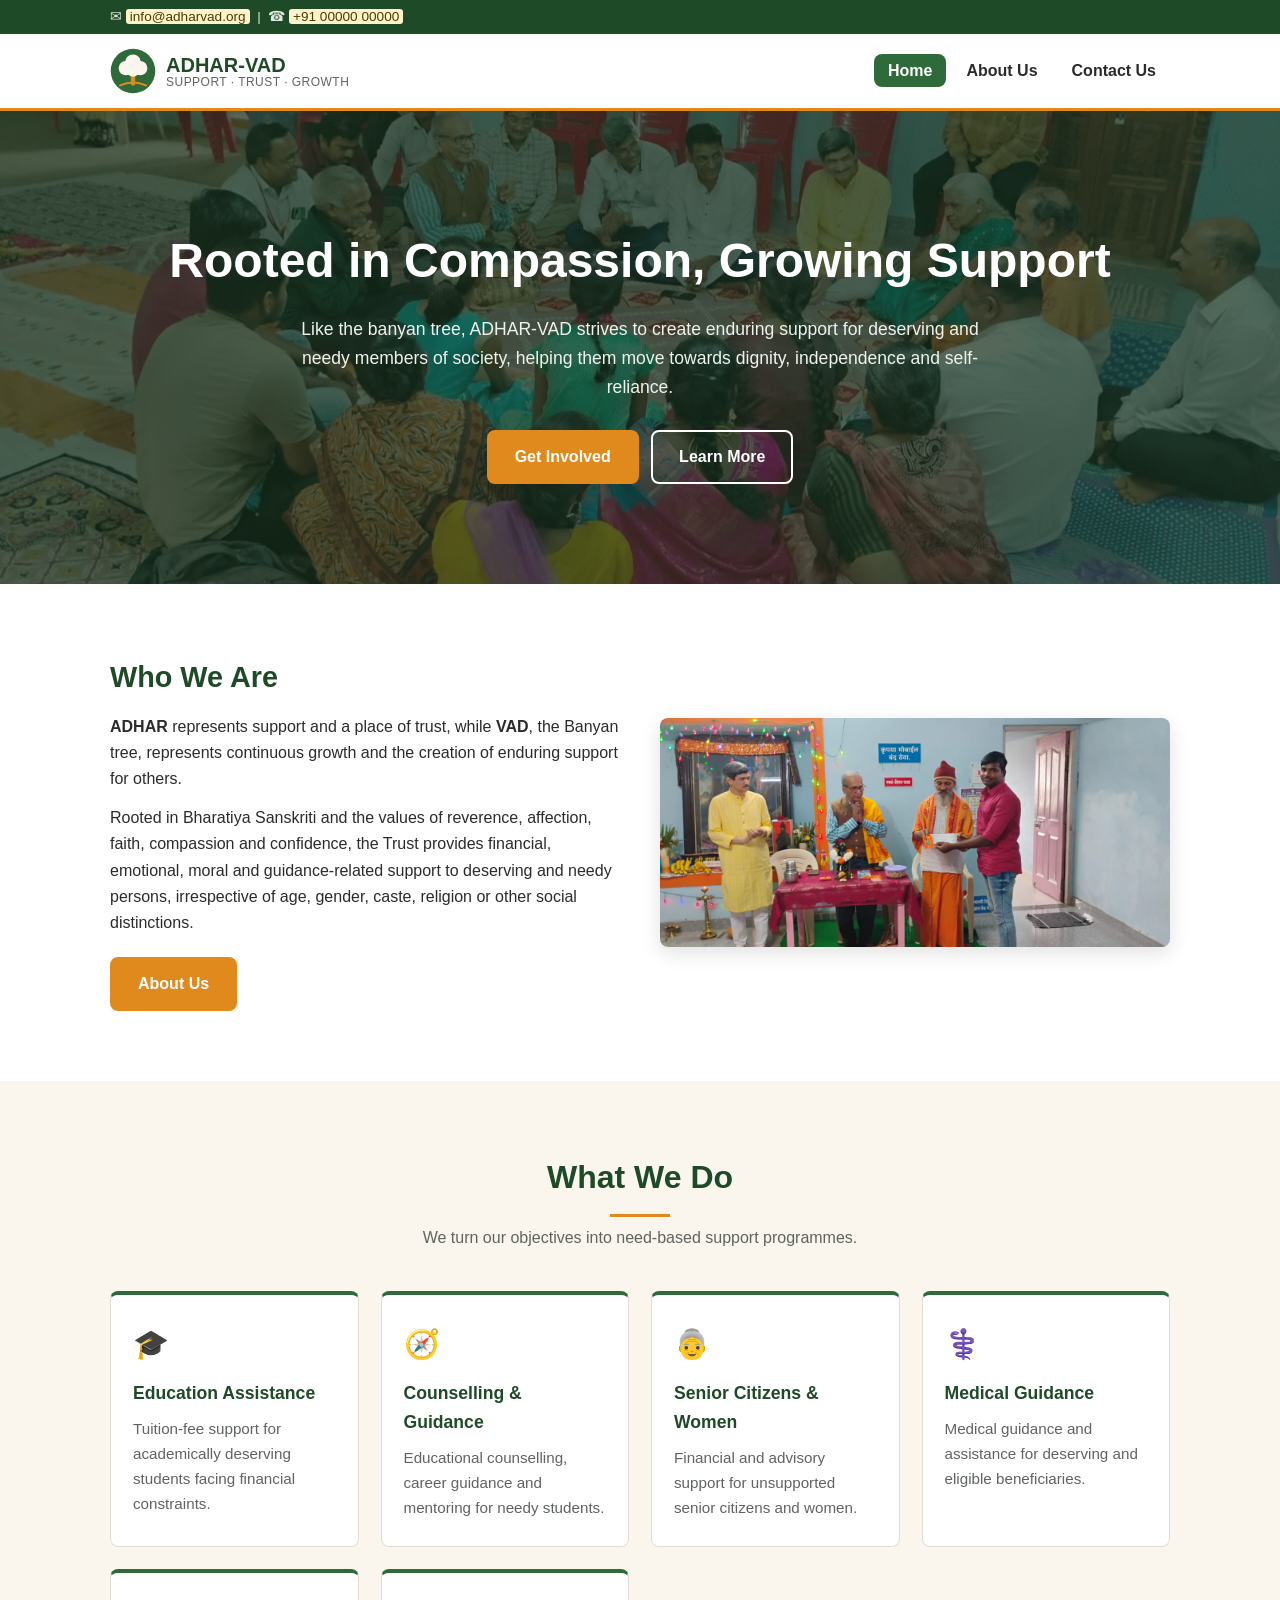
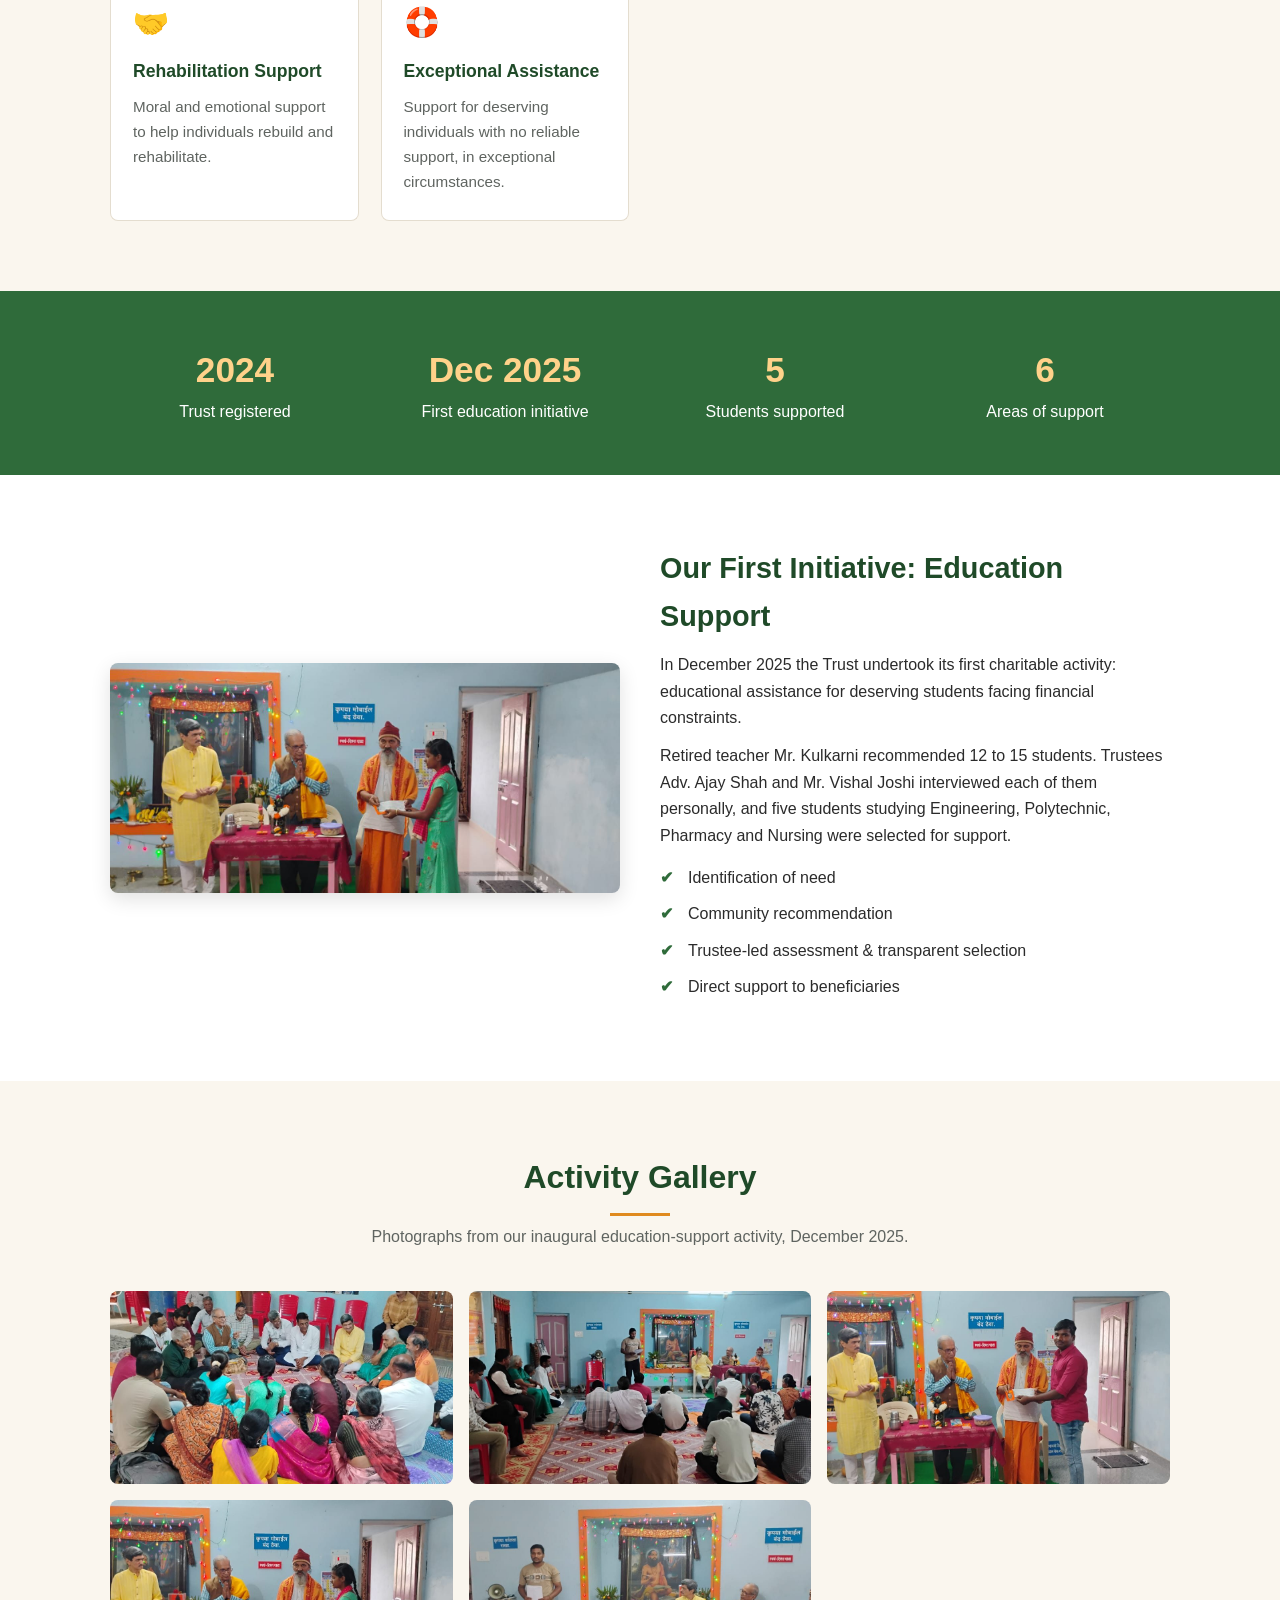
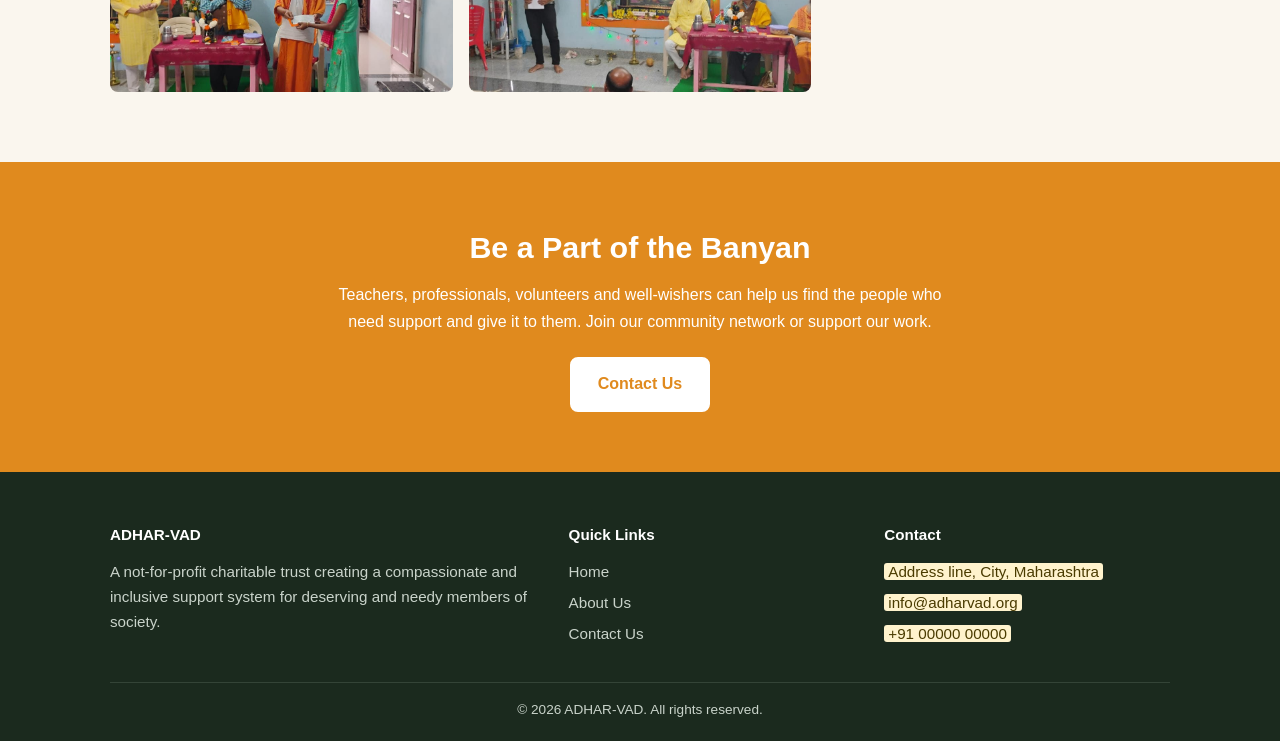
==== index.html @ f41f0282 "Create ADHAR-VAD static website: Home, About Us, Contact Us Claude-Session: https://claude.ai/code/s" ====
<!DOCTYPE html>
<html lang="en">
<head>
  <meta charset="UTF-8">
  <meta name="viewport" content="width=device-width, initial-scale=1.0">
  <title>ADHAR-VAD | Support, Dignity, Self-Reliance</title>
  <meta name="description" content="ADHAR-VAD is a not-for-profit charitable trust supporting deserving and needy students, senior citizens and women towards dignity and self-reliance.">
  <link rel="icon" type="image/svg+xml" href="images/logo.svg">
  <link rel="stylesheet" href="css/style.css">
</head>
<body>

  <div class="topbar">
    <div class="container">
      <span>✉ <span class="placeholder">info@adharvad.org</span> &nbsp;|&nbsp; ☎ <span class="placeholder">+91 00000 00000</span></span>
    </div>
  </div>

  <header class="site-header">
    <div class="nav-wrap">
      <a class="brand" href="index.html">
        <img class="brand-logo" src="images/logo.svg" alt="ADHAR-VAD logo">
        <span class="brand-name">ADHAR-VAD<small>SUPPORT · TRUST · GROWTH</small></span>
      </a>
      <nav>
        <ul>
          <li><a href="index.html" class="active">Home</a></li>
          <li><a href="about.html">About Us</a></li>
          <li><a href="contact.html">Contact Us</a></li>
        </ul>
      </nav>
    </div>
  </header>

  <!-- Hero -->
  <section class="hero">
    <div class="container">
      <h1>Rooted in Compassion, Growing Support</h1>
      <p>Like the banyan tree, ADHAR-VAD strives to create enduring support for deserving and needy members of society, helping them move towards dignity, independence and self-reliance.</p>
      <a href="contact.html" class="btn">Get Involved</a>
      <a href="about.html" class="btn btn-outline">Learn More</a>
    </div>
  </section>

  <!-- Intro -->
  <section>
    <div class="container two-col">
      <div>
        <h2>Who We Are</h2>
        <p><strong>ADHAR</strong> represents support and a place of trust, while <strong>VAD</strong>, the Banyan tree, represents continuous growth and the creation of enduring support for others.</p>
        <p>Rooted in Bharatiya Sanskriti and the values of reverence, affection, faith, compassion and confidence, the Trust provides financial, emotional, moral and guidance-related support to deserving and needy persons, irrespective of age, gender, caste, religion or other social distinctions.</p>
        <p style="margin-top:20px"><a href="about.html" class="btn">About Us</a></p>
      </div>
      <img src="images/activity-3.jpg" alt="Trustees presenting education support to a student at the December 2025 activity">
    </div>
  </section>

  <!-- What we do -->
  <section class="alt">
    <div class="container">
      <div class="section-title">
        <h2>What We Do</h2>
        <p>We turn our objectives into need-based support programmes.</p>
      </div>
      <div class="cards">
        <div class="card"><div class="icon">🎓</div><h3>Education Assistance</h3><p>Tuition-fee support for academically deserving students facing financial constraints.</p></div>
        <div class="card"><div class="icon">🧭</div><h3>Counselling &amp; Guidance</h3><p>Educational counselling, career guidance and mentoring for needy students.</p></div>
        <div class="card"><div class="icon">👵</div><h3>Senior Citizens &amp; Women</h3><p>Financial and advisory support for unsupported senior citizens and women.</p></div>
        <div class="card"><div class="icon">⚕️</div><h3>Medical Guidance</h3><p>Medical guidance and assistance for deserving and eligible beneficiaries.</p></div>
        <div class="card"><div class="icon">🤝</div><h3>Rehabilitation Support</h3><p>Moral and emotional support to help individuals rebuild and rehabilitate.</p></div>
        <div class="card"><div class="icon">🛟</div><h3>Exceptional Assistance</h3><p>Support for deserving individuals with no reliable support, in exceptional circumstances.</p></div>
      </div>
    </div>
  </section>

  <!-- Stats -->
  <div class="stats">
    <div class="container">
      <div><strong>2024</strong>Trust registered</div>
      <div><strong>Dec 2025</strong>First education initiative</div>
      <div><strong>5</strong>Students supported</div>
      <div><strong>6</strong>Areas of support</div>
    </div>
  </div>

  <!-- Inaugural activity -->
  <section>
    <div class="container two-col">
      <img src="images/activity-4.jpg" alt="Education support being handed to a student">
      <div>
        <h2>Our First Initiative: Education Support</h2>
        <p>In December 2025 the Trust undertook its first charitable activity: educational assistance for deserving students facing financial constraints.</p>
        <p>Retired teacher Mr. Kulkarni recommended 12 to 15 students. Trustees Adv. Ajay Shah and Mr. Vishal Joshi interviewed each of them personally, and five students studying Engineering, Polytechnic, Pharmacy and Nursing were selected for support.</p>
        <ul class="check" style="margin-top:16px">
          <li>Identification of need</li>
          <li>Community recommendation</li>
          <li>Trustee-led assessment &amp; transparent selection</li>
          <li>Direct support to beneficiaries</li>
        </ul>
      </div>
    </div>
  </section>

  <!-- Gallery -->
  <section class="alt">
    <div class="container">
      <div class="section-title">
        <h2>Activity Gallery</h2>
        <p>Photographs from our inaugural education-support activity, December 2025.</p>
      </div>
      <div class="gallery">
        <img src="images/activity-1.jpg" alt="Gathering of students, families and trustees" loading="lazy">
        <img src="images/activity-2.jpg" alt="Attendees seated during the programme" loading="lazy">
        <img src="images/activity-3.jpg" alt="Support being presented to a student" loading="lazy">
        <img src="images/activity-4.jpg" alt="Support being presented to a student" loading="lazy">
        <img src="images/activity-5.jpg" alt="A student addressing the gathering" loading="lazy">
      </div>
    </div>
  </section>

  <!-- CTA -->
  <section class="cta">
    <div class="container">
      <h2>Be a Part of the Banyan</h2>
      <p>Teachers, professionals, volunteers and well-wishers can help us find the people who need support and give it to them. Join our community network or support our work.</p>
      <a href="contact.html" class="btn">Contact Us</a>
    </div>
  </section>

  <footer>
    <div class="container">
      <div class="footer-grid">
        <div>
          <h4>ADHAR-VAD</h4>
          <p>A not-for-profit charitable trust creating a compassionate and inclusive support system for deserving and needy members of society.</p>
        </div>
        <div>
          <h4>Quick Links</h4>
          <ul>
            <li><a href="index.html">Home</a></li>
            <li><a href="about.html">About Us</a></li>
            <li><a href="contact.html">Contact Us</a></li>
          </ul>
        </div>
        <div>
          <h4>Contact</h4>
          <ul>
            <li><span class="placeholder">Address line, City, Maharashtra</span></li>
            <li><span class="placeholder">info@adharvad.org</span></li>
            <li><span class="placeholder">+91 00000 00000</span></li>
          </ul>
        </div>
      </div>
      <div class="copyright">© 2026 ADHAR-VAD. All rights reserved.</div>
    </div>
  </footer>

</body>
</html>
---- css/style.css ----
/* ADHAR-VAD Trust — shared stylesheet */
:root {
  --green: #2f6b3a;
  --green-dark: #1f4a28;
  --saffron: #e08a1e;
  --cream: #faf6ee;
  --text: #2b2b2b;
  --muted: #5f6460;
  --white: #ffffff;
  --border: #e4ddcf;
  --radius: 8px;
  --max: 1100px;
}

* { box-sizing: border-box; margin: 0; padding: 0; }

body {
  font-family: "Segoe UI", Roboto, "Helvetica Neue", Arial, sans-serif;
  color: var(--text);
  background: var(--white);
  line-height: 1.65;
}

img { max-width: 100%; display: block; }
a { color: var(--green); }

.container { max-width: var(--max); margin: 0 auto; padding: 0 20px; }

/* ---------- Top bar & header ---------- */
.topbar {
  background: var(--green-dark);
  color: #dfe9e0;
  font-size: 0.85rem;
  padding: 6px 0;
}
.topbar .container { display: flex; justify-content: space-between; flex-wrap: wrap; gap: 6px; }

header.site-header {
  background: var(--white);
  border-bottom: 3px solid var(--saffron);
  position: sticky;
  top: 0;
  z-index: 10;
}
.nav-wrap {
  display: flex;
  align-items: center;
  justify-content: space-between;
  padding: 14px 20px;
  max-width: var(--max);
  margin: 0 auto;
  flex-wrap: wrap;
  gap: 10px;
}
.brand { display: flex; align-items: center; gap: 10px; text-decoration: none; }
.brand-logo { width: 46px; height: 46px; flex: 0 0 46px; }
.brand-mark {
  width: 44px; height: 44px; border-radius: 50%;
  background: var(--green); color: var(--white);
  display: grid; place-items: center; font-size: 1.4rem;
}
.brand-name { font-weight: 700; font-size: 1.25rem; color: var(--green-dark); line-height: 1.1; }
.brand-name small { display: block; font-weight: 400; font-size: 0.75rem; color: var(--muted); letter-spacing: 0.04em; }

nav ul { list-style: none; display: flex; gap: 6px; flex-wrap: wrap; }
nav a {
  text-decoration: none; color: var(--text); font-weight: 600;
  padding: 8px 14px; border-radius: var(--radius);
}
nav a:hover { background: var(--cream); }
nav a.active { background: var(--green); color: var(--white); }

/* ---------- Hero ---------- */
.hero {
  position: relative;
  color: var(--white);
  background: linear-gradient(rgba(20, 45, 25, 0.72), rgba(20, 45, 25, 0.72)),
              url("../images/activity-1.jpg") center/cover no-repeat;
  padding: 110px 0 100px;
  text-align: center;
}
.hero h1 { font-size: clamp(2rem, 5vw, 3rem); margin-bottom: 14px; }
.hero p { max-width: 720px; margin: 0 auto 28px; font-size: 1.1rem; color: #eef3ee; }

.page-banner {
  background: linear-gradient(rgba(20, 45, 25, 0.78), rgba(20, 45, 25, 0.78)),
              url("../images/activity-2.jpg") center/cover no-repeat;
  color: var(--white);
  text-align: center;
  padding: 70px 0;
}
.page-banner h1 { font-size: clamp(1.8rem, 4vw, 2.5rem); }
.page-banner p { color: #e2ebe3; margin-top: 6px; }

.btn {
  display: inline-block; text-decoration: none; font-weight: 600;
  padding: 12px 26px; border-radius: var(--radius);
  background: var(--saffron); color: var(--white); border: 2px solid var(--saffron);
  cursor: pointer; font-size: 1rem;
}
.btn:hover { background: #c7760f; border-color: #c7760f; }
.btn-outline { background: transparent; border-color: var(--white); margin-left: 8px; }
.btn-outline:hover { background: var(--white); color: var(--green-dark); border-color: var(--white); }

/* ---------- Sections ---------- */
section { padding: 70px 0; }
section.alt { background: var(--cream); }
.section-title { text-align: center; margin-bottom: 40px; }
.section-title h2 { font-size: 2rem; color: var(--green-dark); }
.section-title p { color: var(--muted); max-width: 680px; margin: 8px auto 0; }
.section-title h2::after {
  content: ""; display: block; width: 60px; height: 3px;
  background: var(--saffron); margin: 10px auto 0;
}

.two-col { display: grid; grid-template-columns: 1fr 1fr; gap: 40px; align-items: center; }
.two-col img { border-radius: var(--radius); box-shadow: 0 6px 20px rgba(0,0,0,0.12); }
.two-col h2 { color: var(--green-dark); margin-bottom: 12px; font-size: 1.8rem; }
.two-col p + p { margin-top: 12px; }

.cards { display: grid; grid-template-columns: repeat(auto-fit, minmax(240px, 1fr)); gap: 22px; }
.card {
  background: var(--white); border: 1px solid var(--border); border-radius: var(--radius);
  padding: 26px 22px; border-top: 4px solid var(--green);
}
.card .icon { font-size: 1.8rem; margin-bottom: 10px; }
.card h3 { color: var(--green-dark); margin-bottom: 8px; font-size: 1.1rem; }
.card p { color: var(--muted); font-size: 0.95rem; }

.stats { background: var(--green); color: var(--white); padding: 50px 0; }
.stats .container { display: grid; grid-template-columns: repeat(auto-fit, minmax(180px, 1fr)); gap: 20px; text-align: center; }
.stats strong { display: block; font-size: 2.2rem; color: #ffd28a; }

.gallery { display: grid; grid-template-columns: repeat(auto-fit, minmax(300px, 1fr)); gap: 16px; }
.gallery img { border-radius: var(--radius); aspect-ratio: 16 / 9; object-fit: cover; width: 100%; }

.cta { background: var(--saffron); color: var(--white); text-align: center; padding: 60px 0; }
.cta h2 { font-size: 1.9rem; margin-bottom: 10px; }
.cta p { max-width: 640px; margin: 0 auto 22px; }
.cta .btn { background: var(--white); color: var(--saffron); border-color: var(--white); }

ul.check { list-style: none; }
ul.check li { padding-left: 28px; position: relative; margin-bottom: 10px; }
ul.check li::before { content: "✔"; position: absolute; left: 0; color: var(--green); font-weight: 700; }

.timeline { border-left: 3px solid var(--saffron); padding-left: 26px; max-width: 760px; margin: 0 auto; }
.timeline .item { position: relative; margin-bottom: 30px; }
.timeline .item::before {
  content: ""; position: absolute; left: -35px; top: 6px;
  width: 14px; height: 14px; border-radius: 50%; background: var(--green); border: 3px solid var(--white);
}
.timeline h3 { color: var(--green-dark); }
.timeline .year { color: var(--saffron); font-weight: 700; font-size: 0.9rem; }

.people { display: grid; grid-template-columns: repeat(auto-fit, minmax(220px, 1fr)); gap: 22px; }
.person { text-align: center; background: var(--white); border: 1px solid var(--border); border-radius: var(--radius); padding: 26px 18px; }
.avatar {
  width: 80px; height: 80px; border-radius: 50%; margin: 0 auto 12px;
  background: var(--cream); color: var(--green); display: grid; place-items: center;
  font-size: 1.6rem; font-weight: 700; border: 2px solid var(--green);
}
.person h3 { color: var(--green-dark); font-size: 1.05rem; }
.person p { color: var(--muted); font-size: 0.9rem; }

/* ---------- Contact ---------- */
.contact-grid { display: grid; grid-template-columns: 1fr 1.3fr; gap: 40px; }
.info-item { display: flex; gap: 14px; margin-bottom: 22px; }
.info-item .icon {
  flex: 0 0 44px; height: 44px; border-radius: 50%;
  background: var(--green); color: var(--white); display: grid; place-items: center; font-size: 1.1rem;
}
.info-item h3 { font-size: 1rem; color: var(--green-dark); }
.info-item p { color: var(--muted); }

form.contact-form { background: var(--cream); padding: 30px; border-radius: var(--radius); border: 1px solid var(--border); }
.form-row { display: grid; grid-template-columns: 1fr 1fr; gap: 14px; }
form label { display: block; font-weight: 600; font-size: 0.9rem; margin-bottom: 4px; }
form input, form select, form textarea {
  width: 100%; padding: 10px 12px; border: 1px solid #cfc7b6; border-radius: 6px;
  font: inherit; margin-bottom: 14px; background: var(--white);
}
form input:focus, form select:focus, form textarea:focus { outline: 2px solid var(--green); border-color: var(--green); }

.note { font-size: 0.85rem; color: var(--muted); }
/* Highlights details still to be filled in — remove the class once real values are added */
.placeholder { background: #fff3cd; color: #4a3b00; padding: 0 4px; border-radius: 3px; }

/* ---------- Footer ---------- */
footer { background: #1b2a1e; color: #c9d3ca; padding: 50px 0 20px; font-size: 0.95rem; }
.footer-grid { display: grid; grid-template-columns: 1.5fr 1fr 1fr; gap: 30px; }
footer h4 { color: var(--white); margin-bottom: 12px; }
footer ul { list-style: none; }
footer li { margin-bottom: 6px; }
footer a { color: #c9d3ca; text-decoration: none; }
footer a:hover { color: #ffd28a; }
.copyright { border-top: 1px solid #344437; margin-top: 30px; padding-top: 16px; text-align: center; font-size: 0.85rem; }

/* ---------- Responsive ---------- */
@media (max-width: 800px) {
  .two-col, .contact-grid, .footer-grid { grid-template-columns: 1fr; }
  .form-row { grid-template-columns: 1fr; }
  .nav-wrap { justify-content: center; }
  .hero { padding: 80px 0 70px; }
  .btn-outline { margin: 10px 0 0; }
  section { padding: 50px 0; }
}
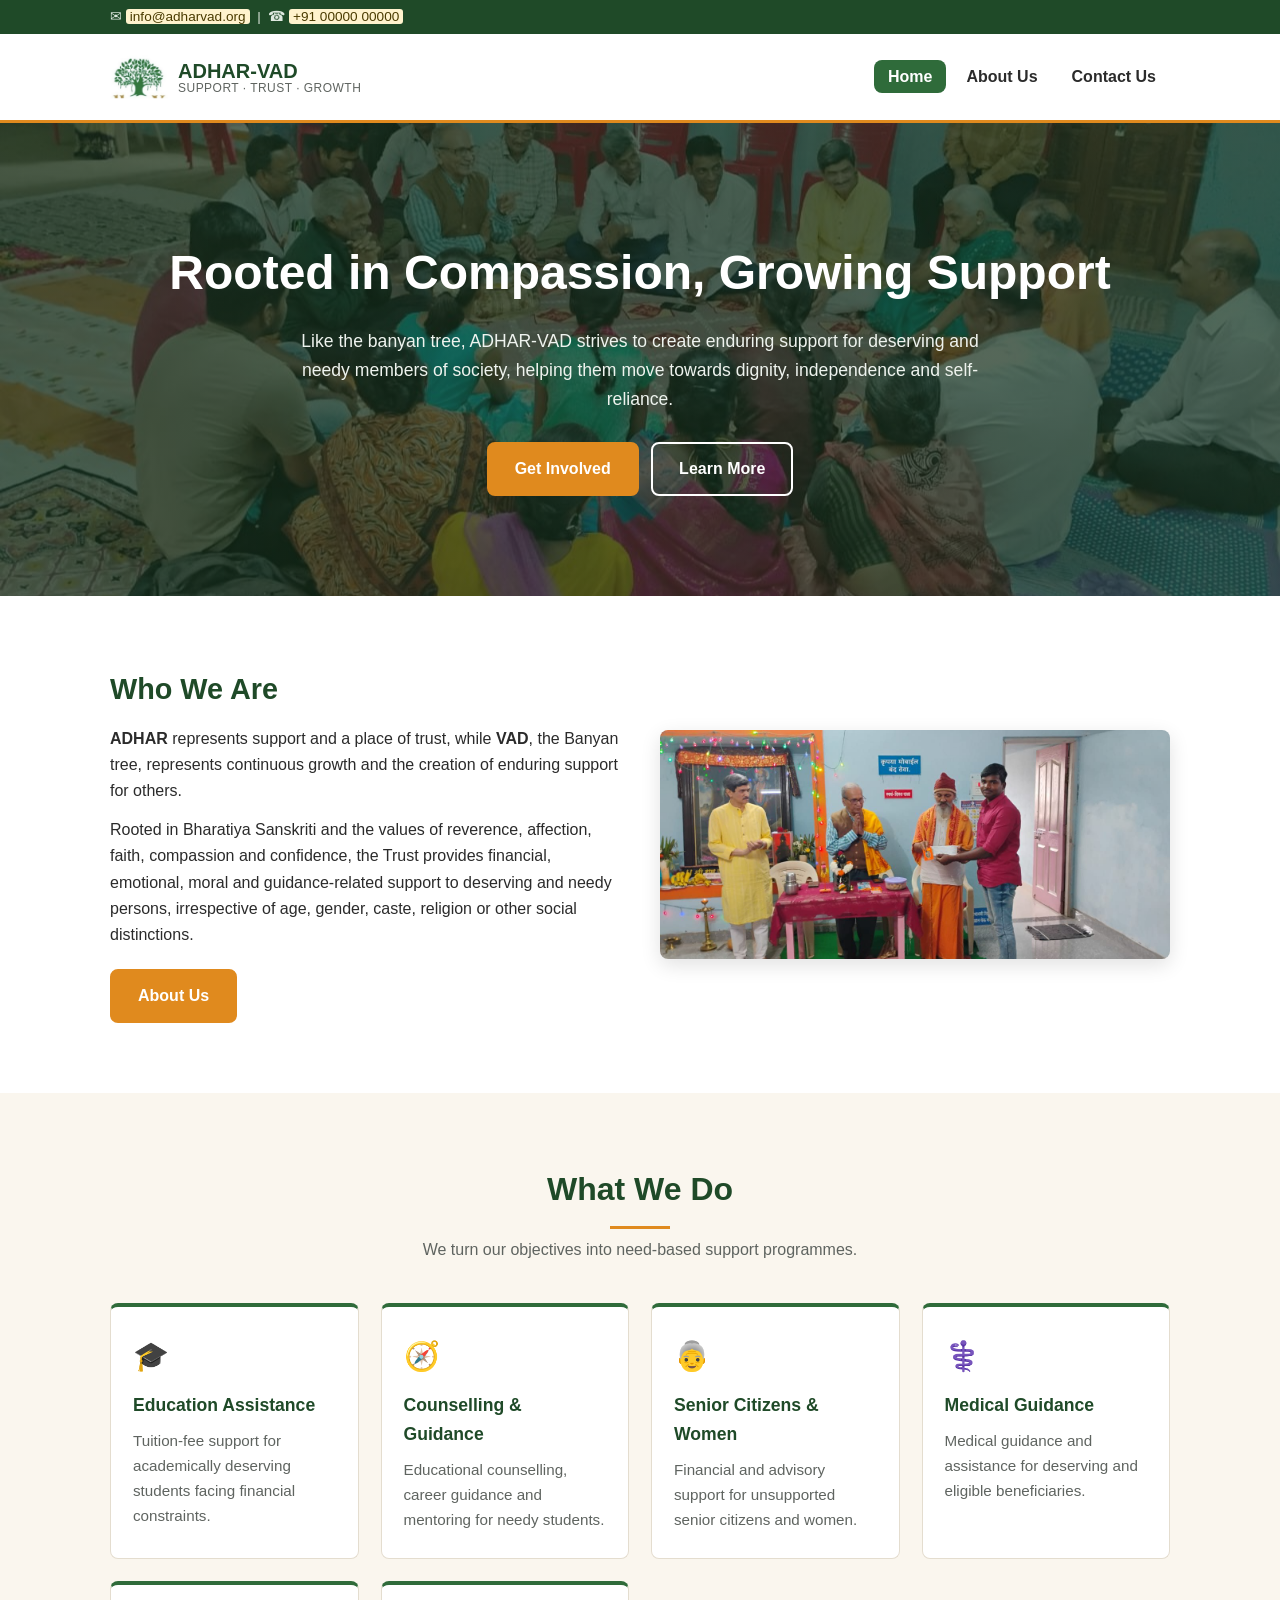
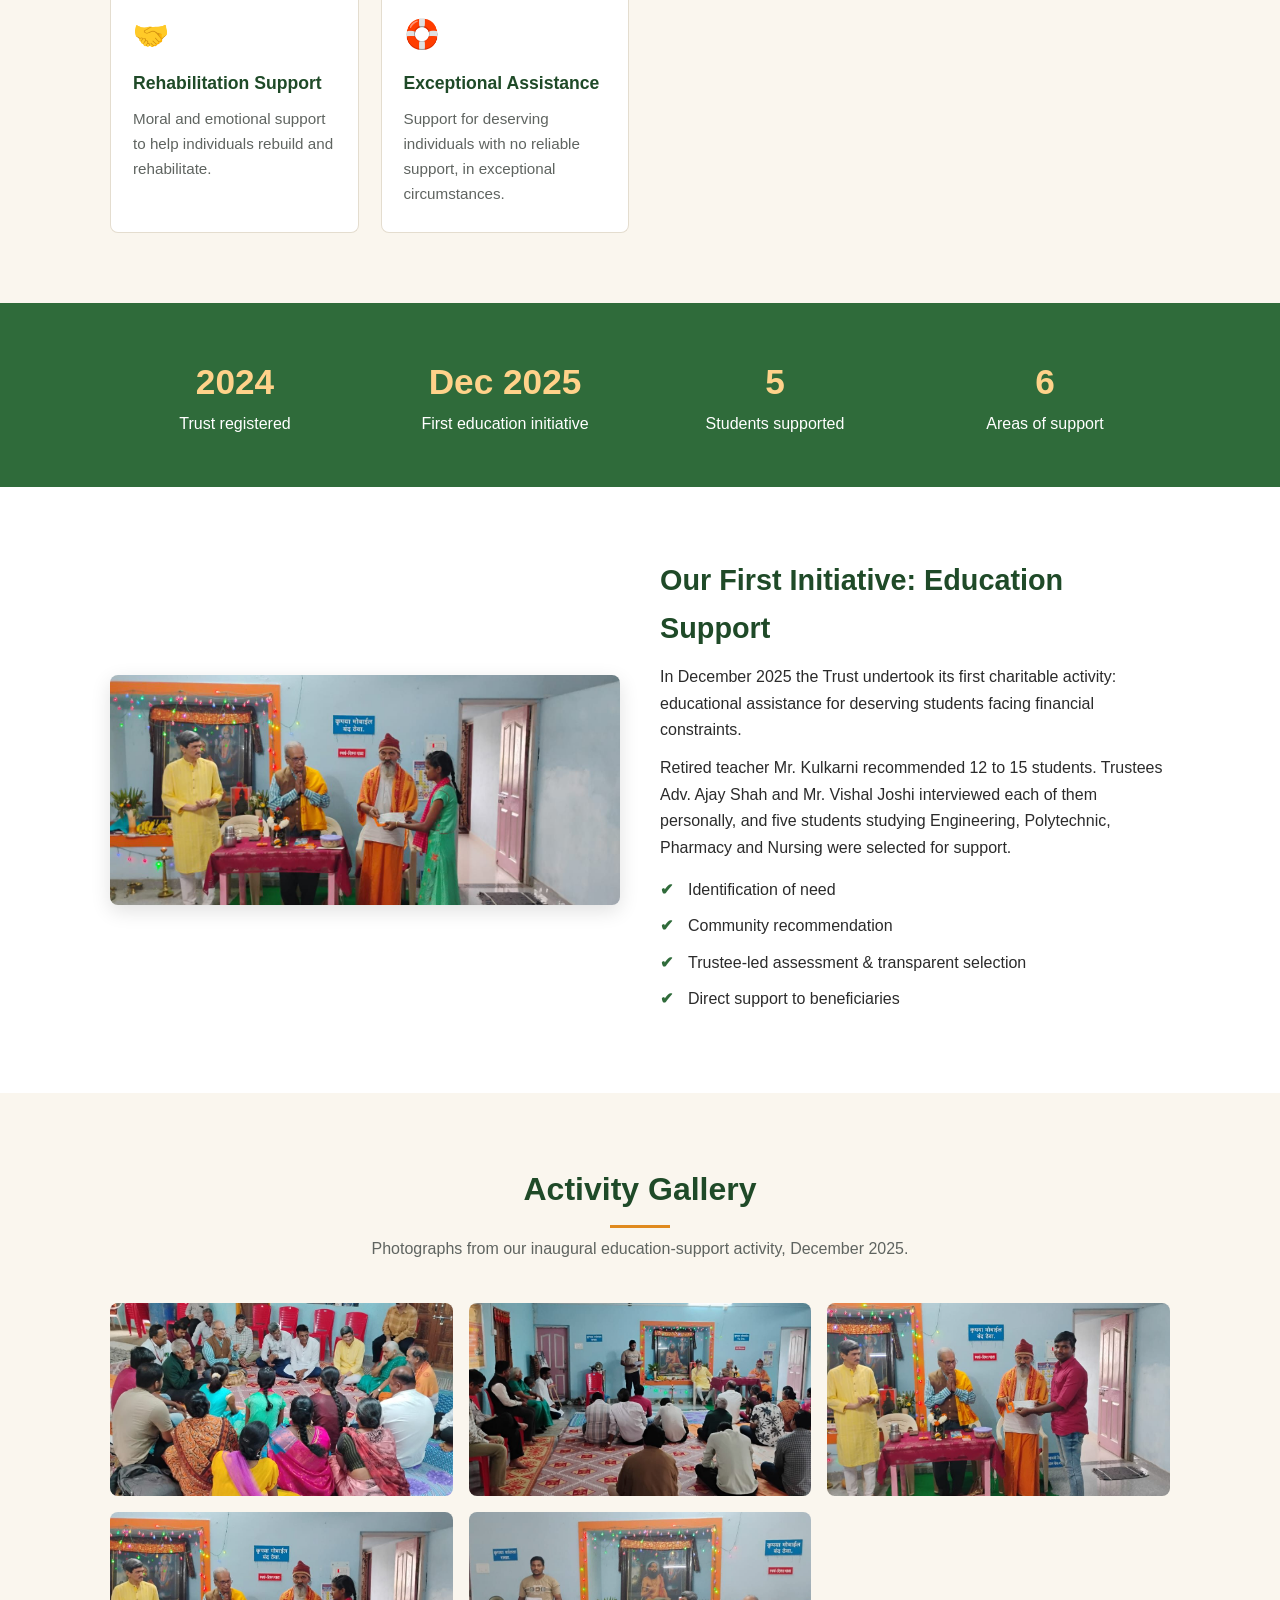
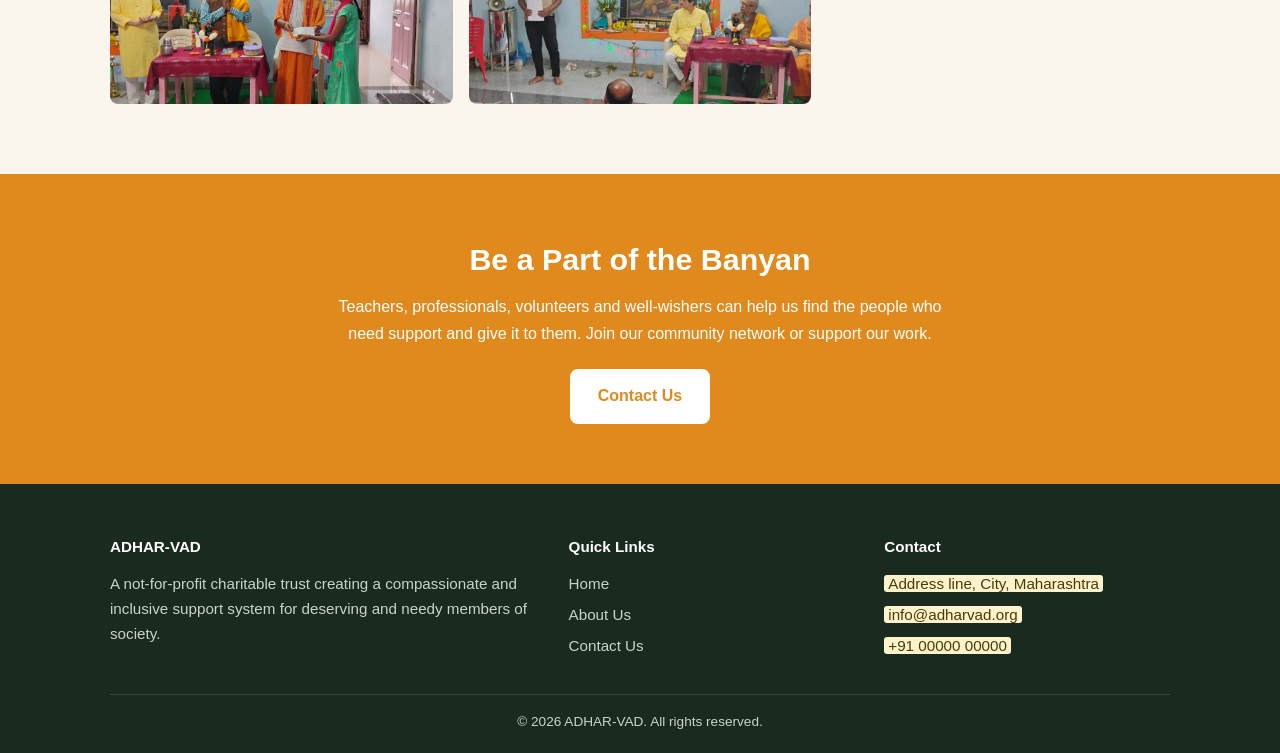
==== commit 38f3e48f: "Use report logo for header and favicon; remove Kulkarni from Our People Claude-Session: https://clau" ====
--- a/index.html
+++ b/index.html
@@ -5,7 +5,7 @@
   <meta name="viewport" content="width=device-width, initial-scale=1.0">
   <title>ADHAR-VAD | Support, Dignity, Self-Reliance</title>
   <meta name="description" content="ADHAR-VAD is a not-for-profit charitable trust supporting deserving and needy students, senior citizens and women towards dignity and self-reliance.">
-  <link rel="icon" type="image/svg+xml" href="images/logo.svg">
+  <link rel="icon" type="image/png" href="images/logo.png">
   <link rel="stylesheet" href="css/style.css">
 </head>
 <body>
@@ -19,7 +19,7 @@
   <header class="site-header">
     <div class="nav-wrap">
       <a class="brand" href="index.html">
-        <img class="brand-logo" src="images/logo.svg" alt="ADHAR-VAD logo">
+        <img class="brand-logo" src="images/logo.png" alt="ADHAR-VAD logo">
         <span class="brand-name">ADHAR-VAD<small>SUPPORT · TRUST · GROWTH</small></span>
       </a>
       <nav>
--- a/css/style.css
+++ b/css/style.css
@@ -53,7 +53,7 @@
   gap: 10px;
 }
 .brand { display: flex; align-items: center; gap: 10px; text-decoration: none; }
-.brand-logo { width: 46px; height: 46px; flex: 0 0 46px; }
+.brand-logo { width: 58px; height: 58px; flex: 0 0 58px; }
 .brand-mark {
   width: 44px; height: 44px; border-radius: 50%;
   background: var(--green); color: var(--white);
